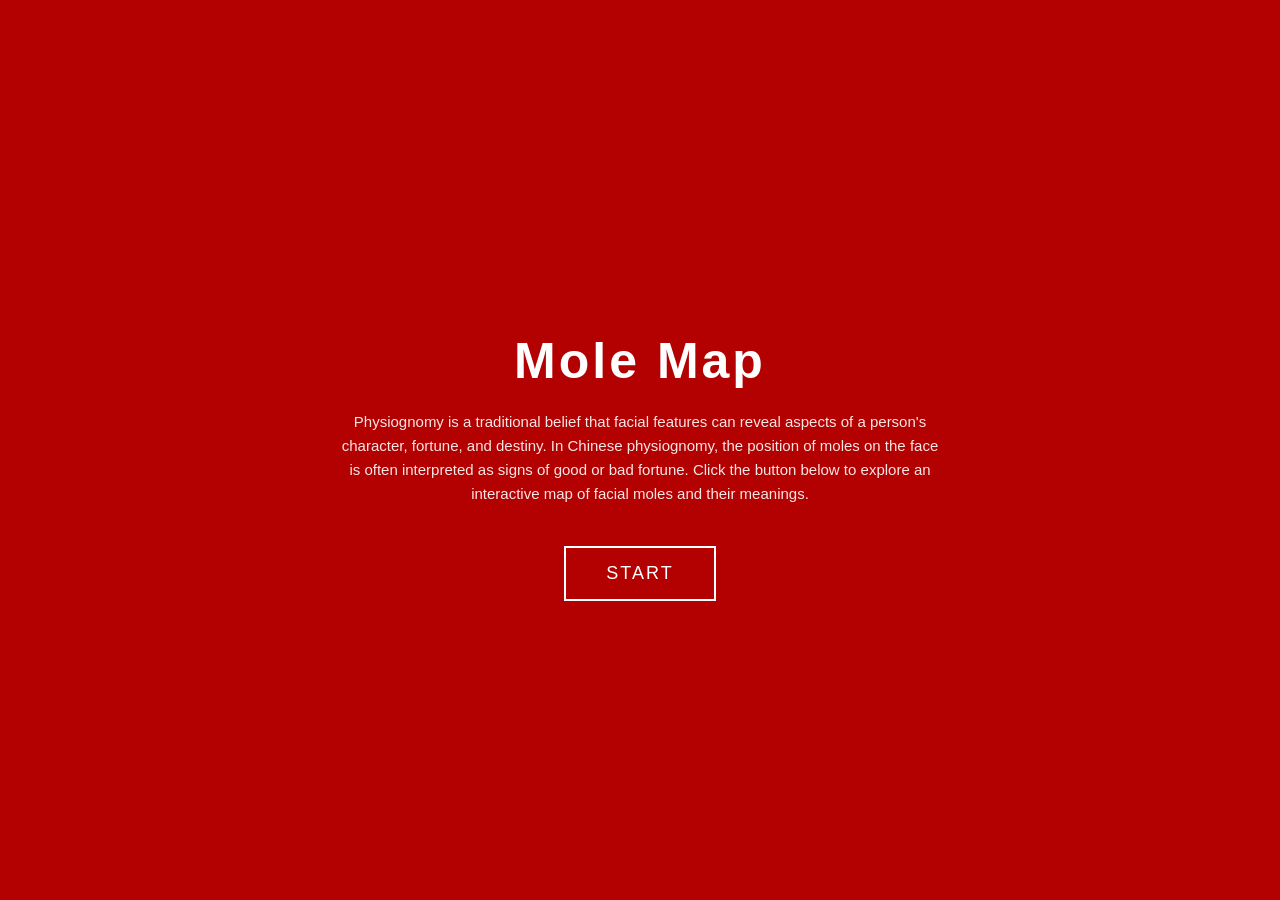
==== home.html @ d90ddf4e "home page" ====
<!DOCTYPE html>
<html lang="en">

<head>
<meta charset="UTF-8">
<title>Mole Map</title>
<link rel="stylesheet" href="home.css">
</head>

<body>

<div class="container">

<h1>Mole Map</h1>

<p class="intro">
Physiognomy is a traditional belief that facial features can reveal aspects of a person's character, fortune, and destiny. 
In Chinese physiognomy, the position of moles on the face is often interpreted as signs of good or bad fortune.
Click the button below to explore an interactive map of facial moles and their meanings.
</p>

<a href="index.html" class="start-btn">START</a>

</div>

</body>

</html>
---- home.css ----
body{
margin:0;
height:100vh;
background:#b30000;
color:white;
font-family:Helvetica, Arial, sans-serif;

display:flex;
justify-content:center;
align-items:center;
text-align:center;
}

.container{
width:600px;
}

h1{
font-size:50px;
letter-spacing:3px;
margin-bottom:20px;
}

.intro{
font-size:15px;
line-height:1.6;
margin-bottom:40px;
opacity:0.9;
}

.start-btn{
display:inline-block;
padding:15px 40px;
font-size:18px;
border:2px solid white;
text-decoration:none;
color:white;
letter-spacing:2px;
transition:0.3s;
}

.start-btn:hover{
background:white;
color:#b30000;
}
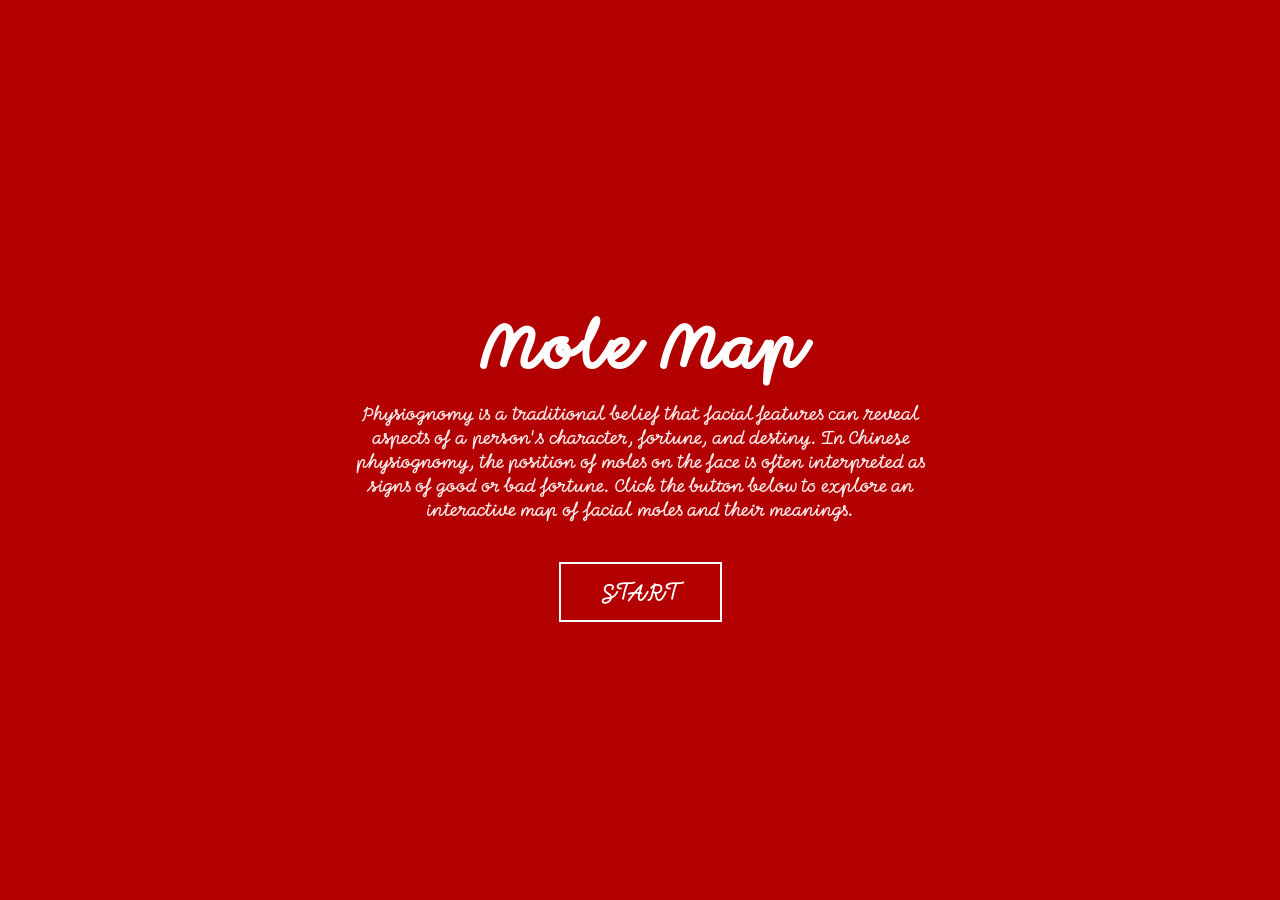
==== commit 4832b55e: "font" ====
--- a/home.html
+++ b/home.html
@@ -2,6 +2,9 @@
 <html lang="en">
 
 <head>
+<link rel="preconnect" href="https://fonts.googleapis.com">
+<link rel="preconnect" href="https://fonts.gstatic.com" crossorigin>
+<link href="https://fonts.googleapis.com/css2?family=Domine:wght@400..700&family=Momo+Signature&display=swap" rel="stylesheet">
 <meta charset="UTF-8">
 <title>Mole Map</title>
 <link rel="stylesheet" href="home.css">
--- a/home.css
+++ b/home.css
@@ -1,9 +1,15 @@
+.momo-signature-regular {
+  font-family: "Momo Signature", cursive;
+  font-weight: 400;
+  font-style: normal;
+}
+
 body{
 margin:0;
 height:100vh;
 background:#b30000;
 color:white;
-font-family:Helvetica, Arial, sans-serif;
+font-family: "Momo Signature", cursive;
 
 display:flex;
 justify-content:center;
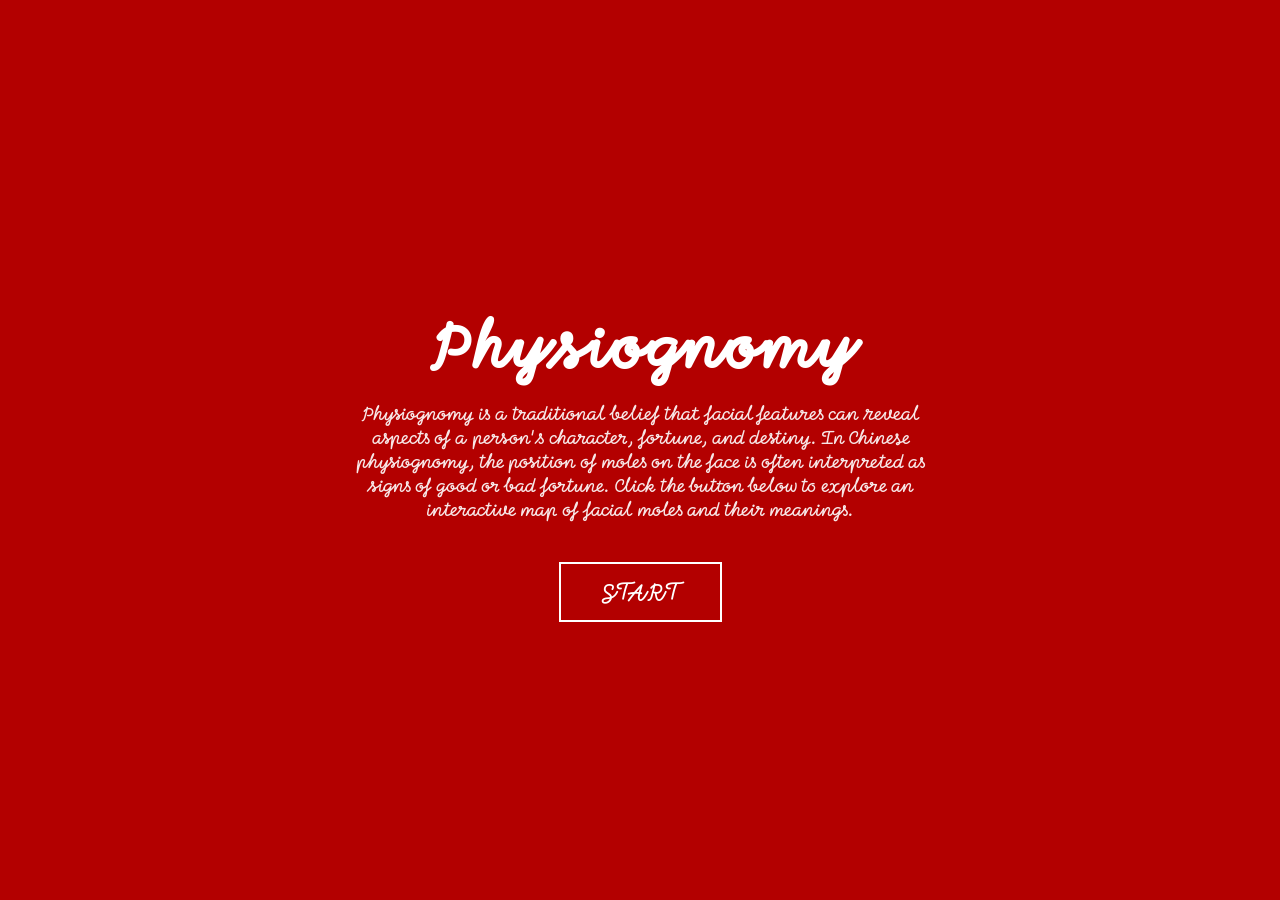
==== commit 6fc3fb6c: "2" ====
--- a/home.html
+++ b/home.html
@@ -6,7 +6,7 @@
 <link rel="preconnect" href="https://fonts.gstatic.com" crossorigin>
 <link href="https://fonts.googleapis.com/css2?family=Domine:wght@400..700&family=Momo+Signature&display=swap" rel="stylesheet">
 <meta charset="UTF-8">
-<title>Mole Map</title>
+<title>Physiognomy</title>
 <link rel="stylesheet" href="home.css">
 </head>
 
@@ -14,7 +14,7 @@
 
 <div class="container">
 
-<h1>Mole Map</h1>
+<h1>Physiognomy</h1>
 
 <p class="intro">
 Physiognomy is a traditional belief that facial features can reveal aspects of a person's character, fortune, and destiny. 
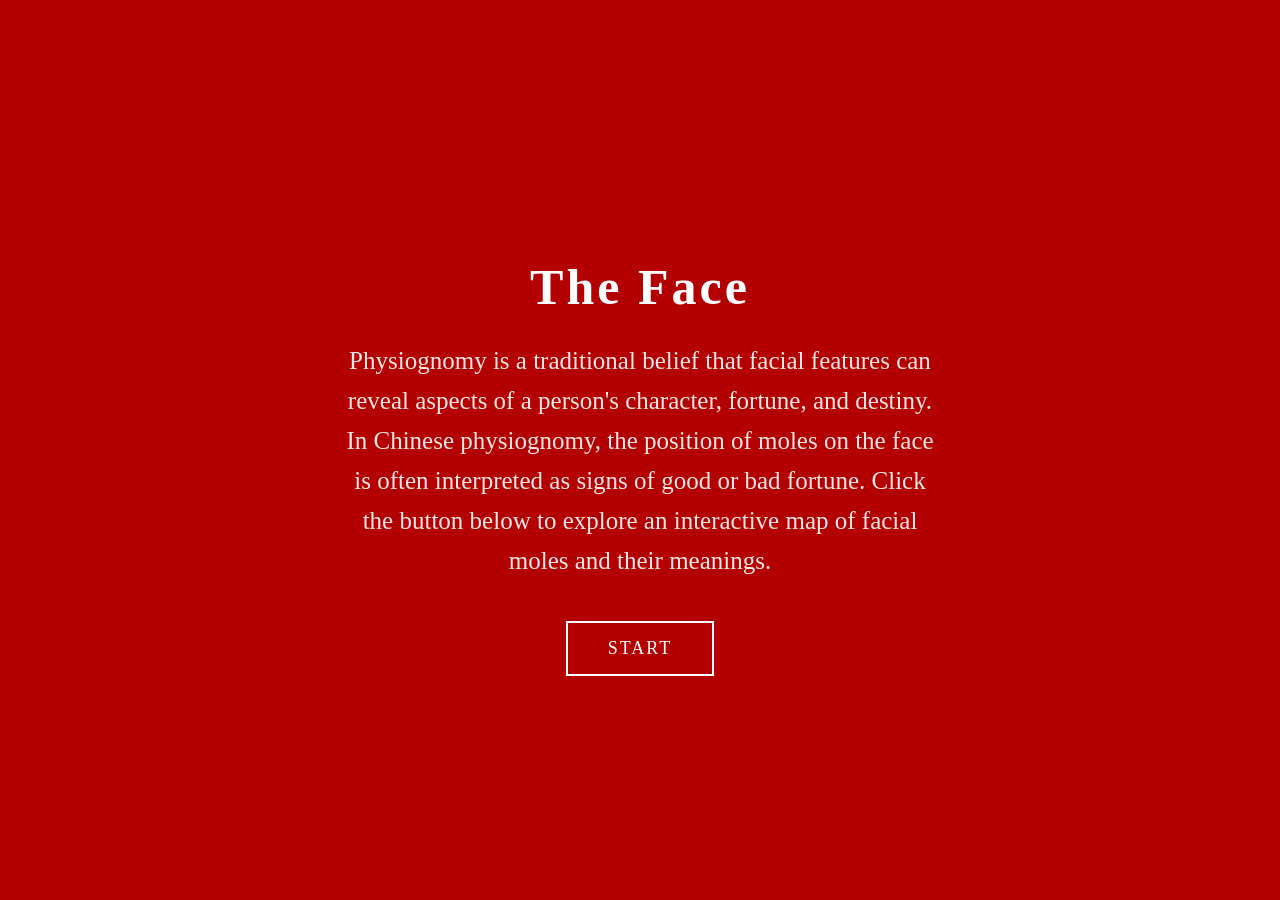
==== commit f0564883: "updates" ====
--- a/home.html
+++ b/home.html
@@ -2,10 +2,6 @@
 <html lang="en">
 
 <head>
-<link rel="preconnect" href="https://fonts.googleapis.com">
-<link rel="preconnect" href="https://fonts.gstatic.com" crossorigin>
-<link href="https://fonts.googleapis.com/css2?family=Domine:wght@400..700&family=Momo+Signature&display=swap" rel="stylesheet">
-<meta charset="UTF-8">
 <title>Physiognomy</title>
 <link rel="stylesheet" href="home.css">
 </head>
@@ -14,7 +10,7 @@
 
 <div class="container">
 
-<h1>Physiognomy</h1>
+<h1>The Face</h1>
 
 <p class="intro">
 Physiognomy is a traditional belief that facial features can reveal aspects of a person's character, fortune, and destiny. 
--- a/home.css
+++ b/home.css
@@ -1,16 +1,9 @@
-.momo-signature-regular {
-  font-family: "Momo Signature", cursive;
-  font-weight: 400;
-  font-style: normal;
-}
-
 body{
 margin:0;
 height:100vh;
 background:#b30000;
 color:white;
-font-family: "Momo Signature", cursive;
-
+font-family: serif;
 display:flex;
 justify-content:center;
 align-items:center;
@@ -28,7 +21,7 @@
 }
 
 .intro{
-font-size:15px;
+font-size:25px;
 line-height:1.6;
 margin-bottom:40px;
 opacity:0.9;
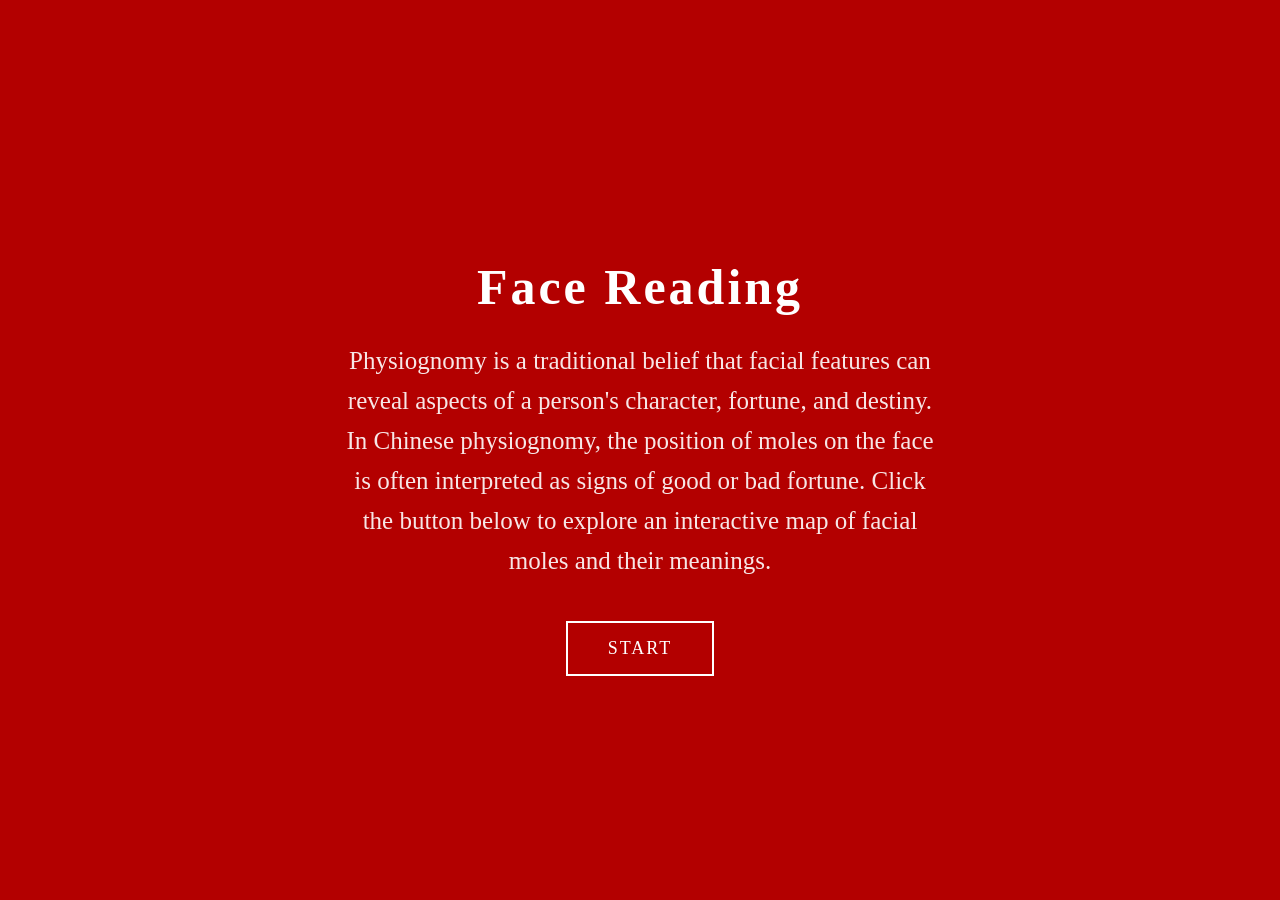
==== commit b537b0eb: "update titles" ====
--- a/home.html
+++ b/home.html
@@ -10,7 +10,7 @@
 
 <div class="container">
 
-<h1>The Face</h1>
+<h1>Face Reading</h1>
 
 <p class="intro">
 Physiognomy is a traditional belief that facial features can reveal aspects of a person's character, fortune, and destiny. 
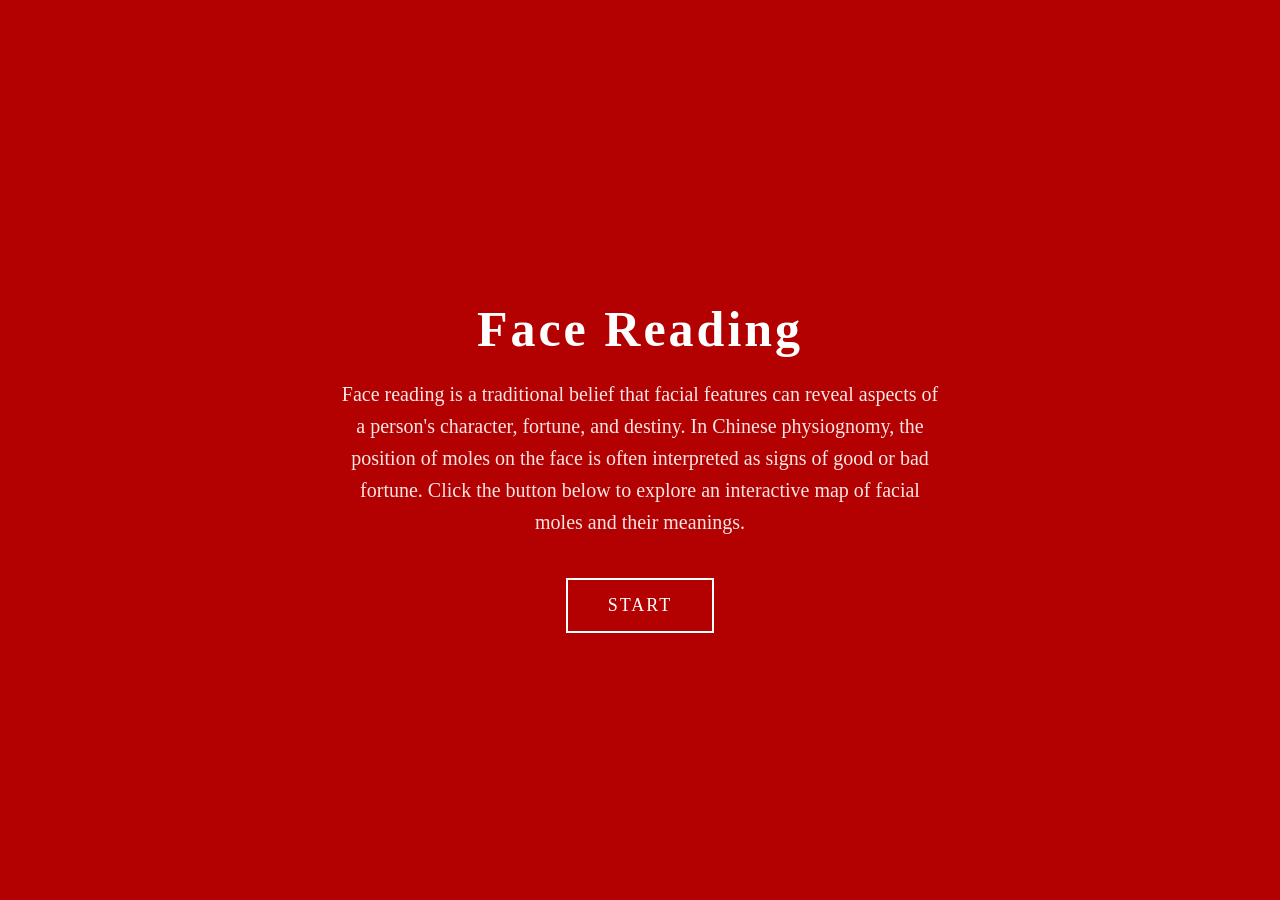
==== commit 157f1073: "updates" ====
--- a/home.html
+++ b/home.html
@@ -13,7 +13,7 @@
 <h1>Face Reading</h1>
 
 <p class="intro">
-Physiognomy is a traditional belief that facial features can reveal aspects of a person's character, fortune, and destiny. 
+Face reading is a traditional belief that facial features can reveal aspects of a person's character, fortune, and destiny. 
 In Chinese physiognomy, the position of moles on the face is often interpreted as signs of good or bad fortune.
 Click the button below to explore an interactive map of facial moles and their meanings.
 </p>
--- a/home.css
+++ b/home.css
@@ -21,7 +21,7 @@
 }
 
 .intro{
-font-size:25px;
+font-size:20px;
 line-height:1.6;
 margin-bottom:40px;
 opacity:0.9;
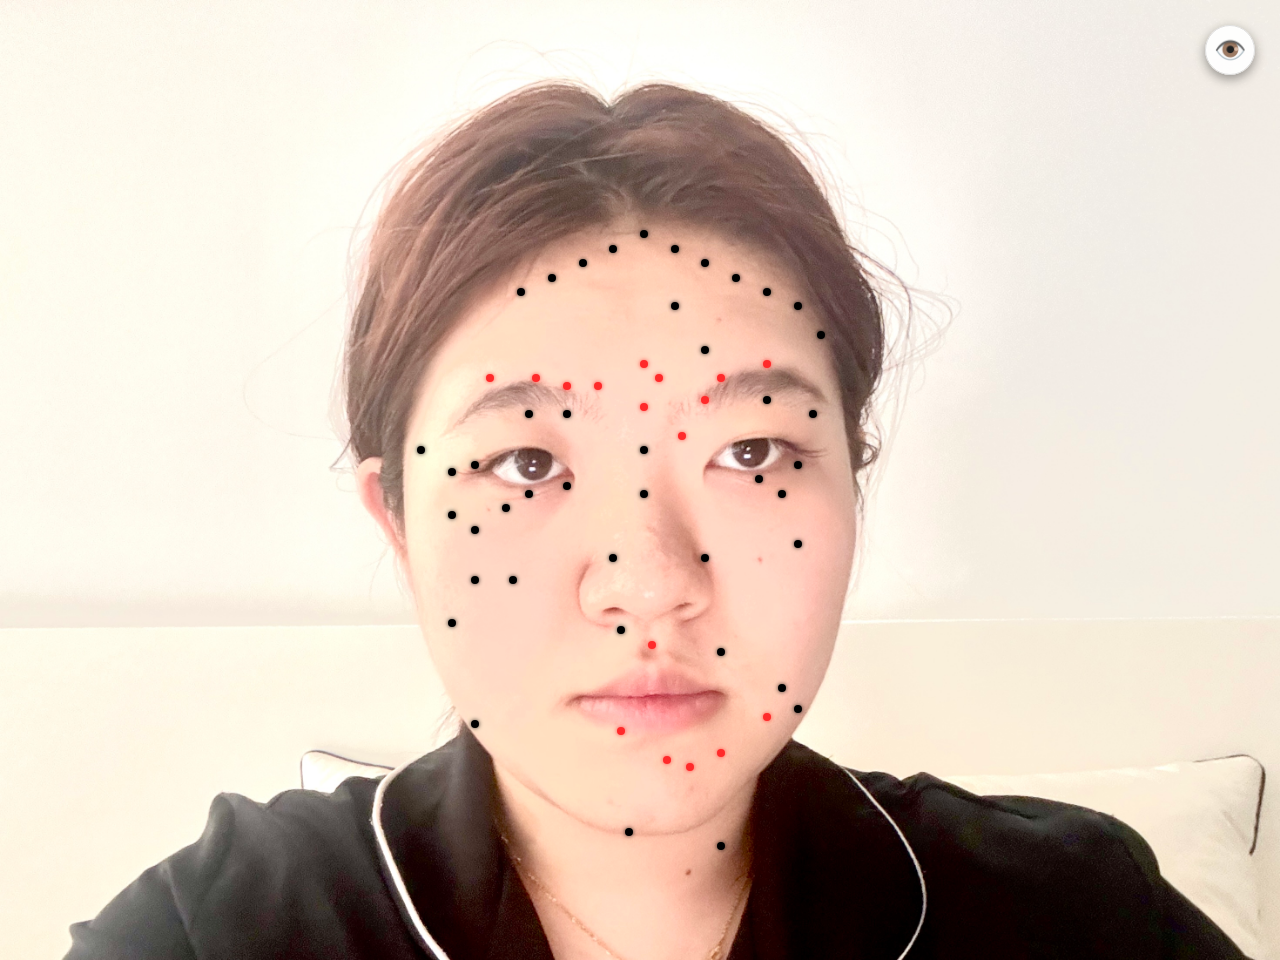
==== commit 570e0c4c: "name" ====
--- a/home.html
+++ b/home.html
@@ -1,27 +1,130 @@
 <!DOCTYPE html>
 <html lang="en">
-
 <head>
-<title>Physiognomy</title>
-<link rel="stylesheet" href="home.css">
+<meta charset="UTF-8">
+<meta name="viewport" content="width=device-width, initial-scale=1.0">
+<title>Facial Mole Reading</title>
+<link rel="stylesheet" href="style.css">
+<link rel="icon" type="image/png" sizes="32x32" href="favicon_io (5)/favicon-16x16.png">
+<link rel="icon" type="image/png" sizes="16x16" href="favicon_io (5)/favicon-16x16.png">
+<link rel="apple-touch-icon" sizes="180x180" href="image/apple-touch-icon.png">
+<link rel="shortcut icon" href="image/favicon.ico">
 </head>
-
 <body>
 
-<div class="container">
+<button class="eye-btn" id="eyeBtn">👁️</button>
 
-<h1>Face Reading</h1>
-
-<p class="intro">
-Face reading is a traditional belief that facial features can reveal aspects of a person's character, fortune, and destiny. 
-In Chinese physiognomy, the position of moles on the face is often interpreted as signs of good or bad fortune.
-Click the button below to explore an interactive map of facial moles and their meanings.
-</p>
-
-<a href="index.html" class="start-btn">START</a>
-
+<div id="infoModal" class="modal">
+    <div class="modal-content">
+        <span class="close-btn" id="closeBtn">&times;</span>
+        <h3 class="legend-title">Notes</h3>
+        
+        <div class="legend-item">
+            <div class="legend-dot dot-good"></div>
+            <span>red - good moles</span>
+        </div>
+        
+        <div class="legend-item">
+            <div class="legend-dot dot-bad"></div>
+            <span>black - bad moles</span>
+        </div>
+    </div>
 </div>
 
+<div class="face">
+    <img src="image/backgroundpicture.jpg" class="face-img" alt="My Face">
+
+    <div class="face-mask">
+        
+        <details class="mole m1 bad"><summary></summary><p>Left Outer Forehead - Harm to Mother (克母)</p></details>
+        <details class="mole m2 bad"><summary></summary><p>Left Mid Forehead - Nine Husbands (九夫)</p></details>
+        <details class="mole m3 bad"><summary></summary><p>Left Inner Forehead - Harm to Mother-in-law (损姑)</p></details>
+        <details class="mole m4 bad"><summary></summary><p>Upper Center Forehead - Harm to Parents (妨父母)</p></details>
+        <details class="mole m5 bad"><summary></summary><p>Center Forehead - Lack of Subordinates (少奴)</p></details>
+        <details class="mole m6 bad"><summary></summary><p>Right Inner Forehead - Remarriage (再嫁)</p></details>
+        <details class="mole m7 bad"><summary></summary><p>Right Mid-Upper Forehead - Death/Loss (克死)</p></details>
+        <details class="mole m8 bad"><summary></summary><p>Right Mid Forehead - Harm to Husband (妨夫)</p></details>
+        <details class="mole m9 bad"><summary></summary><p>Right Lower Forehead - Broken Family (散家)</p></details>
+        <details class="mole m10 bad"><summary></summary><p>Right Outer Forehead - Separation (分手)</p></details>
+        <details class="mole m11 bad"><summary></summary><p>Right Hairline - Promiscuity (淫荡)</p></details>
+        <details class="mole m12 bad"><summary></summary><p>Right Temple - Childbirth Risk/Loneliness (产厄/孤独)</p></details>
+
+        <details class="mole m13 good"><summary></summary><p>Above Left Brow - Great Wealth (巨富)</p></details>
+        <details class="mole m14 good"><summary></summary><p>Left Brow Inner - Wealthy (富人)</p></details>
+        <details class="mole m15 good"><summary></summary><p>Left Eyebrow - Noble Benefactors (贵人)</p></details>
+        <details class="mole m16 good"><summary></summary><p>Below Left Brow - Honor and Wealth (贵禄)</p></details>
+        <details class="mole m17 bad"><summary></summary><p>Left Eye Inner - Lustful (淫)</p></details>
+        <details class="mole m18 bad"><summary></summary><p>Under Left Eye - Harm to Children (杀子)</p></details>
+        <details class="mole m19 bad"><summary></summary><p>Under Left Eye Outer - Short Life (短命)</p></details>
+        <details class="mole m20 bad"><summary></summary><p>Left Eye Outer Edge - Mixed Fortune (多福多灾)</p></details>
+        <details class="mole m21 bad"><summary></summary><p>Left Cheekbone - Financial Loss (破财)</p></details>
+
+        <details class="mole m22 good"><summary></summary><p>Between Brows - Auspicious (吉)</p></details>
+        <details class="mole m23 good"><summary></summary><p>Upper Nose Bridge - Blessing & Fortune (福)</p></details>
+        <details class="mole m24 good"><summary></summary><p>Mid Nose Bridge - Greatly Auspicious (大吉)</p></details>
+        <details class="mole m25 bad"><summary></summary><p>Lower Nose Bridge - Water Hazard (水险)</p></details>
+        <details class="mole m26 bad"><summary></summary><p>Nose Wing - Water Hazard (水险)</p></details>
+        <details class="mole m27 bad"><summary></summary><p>Nose Tip - Knife Hazard (刀厄)</p></details>
+
+        <details class="mole m28 good"><summary></summary><p>Right Brow Inner - Good for Children (宜子)</p></details>
+        <details class="mole m29 good"><summary></summary><p>Above Right Brow - Wealth (财)</p></details>
+        <details class="mole m30 good"><summary></summary><p>Right Eyebrow - Good for Husband (宜夫)</p></details>
+        <details class="mole m31 good"><summary></summary><p>Right Eye Outer - Wealth (富)</p></details>
+        <details class="mole m32 bad"><summary></summary><p>Right Eyebrow Outer - Harm to Husband (损夫)</p></details>
+        <details class="mole m33 bad"><summary></summary><p>Below Right Eye Inner - Harm to Husband (克夫)</p></details>
+        <details class="mole m34 bad"><summary></summary><p>Under Right Eye - Mourning Husband (哭夫)</p></details>
+        <details class="mole m35 bad"><summary></summary><p>Right Eye Outer Edge - Lustful (好色)</p></details>
+        <details class="mole m36 bad"><summary></summary><p>Right Cheekbone - Tears and Sadness (流泪)</p></details>
+        <details class="mole m37 bad"><summary></summary><p>Right Cheek Outer - Harm to Husband (妨夫)</p></details>
+
+        <details class="mole m38 bad"><summary></summary><p>Left Mid Cheek - Few Children (少子)</p></details>
+        <details class="mole m39 bad"><summary></summary><p>Left Lower Cheek - Tears and Sadness (流泪)</p></details>
+        <details class="mole m40 bad"><summary></summary><p>Left Lower Cheek Outer - Water Hazard (水险)</p></details>
+        <details class="mole m41 bad"><summary></summary><p>Left Jawline - Water Hazard (水险)</p></details>
+        <details class="mole m42 bad"><summary></summary><p>Left Outer Cheek - Harm to Husband (克夫)</p></details>
+        <details class="mole m43 bad"><summary></summary><p>Left Lower Outer Cheek - Poverty (贫苦)</p></details>
+        <details class="mole m44 bad"><summary></summary><p>Left Lower Jaw - Elicit Jealousy (妨忌)</p></details>
+        <details class="mole m45 bad"><summary></summary><p>Left Bottom Jaw - Suicide Hazard (自缢)</p></details>
+
+        <details class="mole m46 good"><summary></summary><p>Above Upper Lip - Twins (双生)</p></details>
+        <details class="mole m47 bad"><summary></summary><p>Left Corner of Mouth - Gossip/Arguments (口舌)</p></details>
+        <details class="mole m48 bad"><summary></summary><p>Right Corner of Mouth - Petty People (小人)</p></details>
+        <details class="mole m49 good"><summary></summary><p>Below Lower Lip - fortune and prosperity(福禄)</p></details>
+        <details class="mole m50 good"><summary></summary><p>Center Chin - Smart/Intelligent (聪明)</p></details>
+        <details class="mole m51 good"><summary></summary><p>Lower Chin - Acquiring Wealth (得财)</p></details>
+        <details class="mole m52 good"><summary></summary><p>Bottom Chin - Wealth (富)</p></details>
+
+        <details class="mole m53 bad"><summary></summary><p>Right Mid Cheek - Lowly/Humble (贱)</p></details>
+        <details class="mole m54 bad"><summary></summary><p>Right Lower Cheek - Gossip/Arguments (口舌)</p></details>
+        <details class="mole m55 bad"><summary></summary><p>Right Outer Jaw - Violent Temper (性暴)</p></details>
+        <details class="mole m56 bad"><summary></summary><p>Right Lower Jaw - Unstable Livelihood (三餐不保)</p></details>
+        <details class="mole m57 good"><summary></summary><p>Right Chin - Prospering Husband (旺夫)</p></details>
+        <details class="mole m58 bad"><summary></summary><p>Right Bottom Jaw - Hardship (辛酸)</p></details>
+        <details class="mole m59 bad"><summary></summary><p>Center Bottom Chin - Harm to Husband (杀夫)</p></details>
+        <details class="mole m60 bad"><summary></summary><p>Left Bottom Chin - Romantic Disaster (桃花劫)</p></details>
+
+    </div> 
+
+<script>
+    const modal = document.getElementById("infoModal");
+    const eyeBtn = document.getElementById("eyeBtn");
+    const closeBtn = document.getElementById("closeBtn");
+
+   
+    eyeBtn.onclick = function() {
+        modal.style.display = "block";
+    }
+
+    closeBtn.onclick = function() {
+        modal.style.display = "none";
+    }
+
+    window.onclick = function(event) {
+        if (event.target == modal) {
+            modal.style.display = "none";
+        }
+    }
+</script>
+
 </body>
-
 </html>
--- a/style.css
+++ b/style.css
@@ -0,0 +1,258 @@
+body {
+    margin: 0;
+    background: #111;
+    overflow-x: hidden; 
+}
+
+.momo-signature-regular {
+  font-family: "Momo Signature", cursive;
+  font-weight: 400;
+  font-style: normal;
+}
+
+
+.good summary {
+    background: #ff2a2a; 
+    box-shadow: 0 0 4px rgba(255, 42, 42, 0.8);
+}
+
+.bad summary {
+    background: #000000; 
+    box-shadow: 0 0 4px rgba(0, 0, 0, 0.8);
+}
+
+.face {
+    position: relative;
+    width: 100vw; 
+    max-width: 100%;
+    margin: 0 auto;
+    line-height: 0;
+}
+
+.face-img {
+    width: 100%;
+    height: auto;
+    display: block;
+}
+
+/* 核心改动：隐形面部对齐框 */
+.face-mask {
+    position: absolute;
+    top: 15%;      
+    left: 20%;     
+    width: 60%;   
+    height: 75%;   
+}
+
+.mole {
+    position: absolute;
+    z-index: 10;
+}
+
+.mole summary {
+    width: 8px; 
+    height: 8px;
+    border-radius: 50%;
+    cursor: pointer;
+    list-style: none;
+    transition: transform 0.2s ease;
+    outline: none;
+}
+
+summary::-webkit-details-marker {
+    display: none;
+}
+
+.mole summary:hover {
+    transform: scale(2.5);
+}
+
+.mole p {
+    position: absolute;
+    top: 15px;
+    left: 15px;
+    width: max-content;
+    background: rgba(255, 255, 255, 0.95);
+    padding: 6px 10px;
+    font-size: 14px;
+    line-height: 1.4;
+    border-radius: 4px;
+    color: #000;
+    font-weight: bold;
+    pointer-events: none;
+    box-shadow: 2px 2px 10px rgba(0,0,0,0.4);
+    z-index: 20;
+    opacity: 0;
+    visibility: hidden;
+    transition: opacity 0.2s;
+}
+
+.mole:hover p, .mole[open] p {
+    opacity: 1;
+    visibility: visible;
+}
+
+/* 边缘防遮挡处理 */
+.m8 p, .m10 p, .m11 p, .m12 p, 
+.m28 p, .m29 p, .m30 p, .m31 p, .m32 p, .m33 p, .m34 p, .m35 p, .m36 p, .m37 p, 
+.m48 p, .m53 p, .m54 p, .m55 p, .m56 p, .m57 p, .m58 p {
+    left: auto;
+    right: 15px;
+}
+
+.m41 p, .m45 p, .m49 p, .m50 p, .m51 p, .m52 p, 
+.m55 p, .m56 p, .m57 p, .m58 p, .m59 p, .m60 p {
+    top: auto;
+    bottom: 15px;
+}
+
+.m1  { top: 20%; left: 34%; }
+.m2  { top: 18%; left: 38%; }
+.m3  { top: 16%; left: 42%; }
+.m4  { top: 14%; left: 46%; }
+.m5  { top: 12%; left: 50%; }
+.m6  { top: 14%; left: 54%; }
+.m7  { top: 16%; left: 58%; }
+.m8  { top: 18%; left: 62%; }
+.m9  { top: 22%; left: 54%; }
+.m10 { top: 20%; left: 66%; }
+.m11 { top: 22%; left: 70%; }
+.m12 { top: 26%; left: 73%; }
+.m13 { top: 33%; left: 40%; }
+.m14 { top: 32%; left: 36%; }
+.m15 { top: 32%; left: 30%; }
+.m16 { top: 33%; left: 44%; }
+.m17 { top: 37%; left: 40%; }
+.m18 { top: 37%; left: 35%; }
+.m19 { top: 44%; left: 28%; }
+.m20 { top: 42%; left: 21%; }
+.m21 { top: 45%; left: 25%; }
+.m22 { top: 30%; left: 50%; }
+.m23 { top: 32%; left: 52%; }
+.m24 { top: 36%; left: 50%; }
+.m25 { top: 42%; left: 50%; }
+.m26 { top: 48%; left: 50%; }
+.m27 { top: 57%; left: 46%; }
+.m28 { top: 32%; left: 60%; }
+.m29 { top: 30%; left: 66%; }
+.m30 { top: 40%; left: 55%; }
+.m31 { top: 35%; left: 58%; }
+.m32 { top: 35%; left: 66%; }
+.m33 { top: 28%; left: 58%; }
+.m34 { top: 46%; left: 65%; }
+.m35 { top: 44%; left: 70%; }
+.m36 { top: 48%; left: 68%; }
+.m37 { top: 37%; left: 72%; }
+.m38 { top: 48%; left: 35%; }
+.m39 { top: 50%; left: 32%; }
+.m40 { top: 47%; left: 40%; }
+.m41 { top: 60%; left: 33%; }
+.m42 { top: 53%; left: 28%; }
+.m43 { top: 51%; left: 25%; }
+.m44 { top: 60%; left: 28%; }
+.m45 { top: 66%; left: 25%; }
+.m46 { top: 69%; left: 51%; }
+.m47 { top: 67%; left: 47%; }
+.m48 { top: 70%; left: 60%; }
+.m49 { top: 79%; left: 66%; }
+.m50 { top: 81%; left: 47%; }
+.m51 { top: 85%; left: 53%; }
+.m52 { top: 86%; left: 56%; }
+.m53 { top: 57%; left: 58%; }
+.m54 { top: 55%; left: 70%; }
+.m55 { top: 78%; left: 70%; }
+.m56 { top: 75%; left: 68%; }
+.m57 { top: 84%; left: 60%; }
+.m58 { top: 97%; left: 60%; }
+.m59 { top: 95%; left: 48%; }
+.m60 { top: 80%; left: 28%; }
+
+.eye-btn {
+    position: fixed;
+    top: 25px;
+    right: 25px;
+    background: rgba(255, 255, 255, 0.9);
+    border: 1px solid #ddd;
+    border-radius: 50%;
+    width: 50px;
+    height: 50px;
+    font-size: 26px;
+    cursor: pointer;
+    z-index: 9999;
+    box-shadow: 0 4px 12px rgba(0,0,0,0.4);
+    display: flex;
+    align-items: center;
+    justify-content: center;
+    transition: transform 0.2s, background 0.2s;
+}
+
+.eye-btn:hover {
+    transform: scale(1.1);
+    background: #fff;
+    
+}
+
+.modal {
+    display: none; 
+    position: fixed; 
+    z-index: 10000; 
+    left: 0;
+    top: 0;
+    width: 100%;
+    height: 100%;
+    background-color: rgba(0,0,0,0.6); 
+    backdrop-filter: blur(3px);
+}
+
+.modal-content {
+    background-color: #fff;
+    margin: 20% auto; 
+    padding: 25px;
+    width: 80%; 
+    max-width: 320px; 
+    border-radius: 12px;
+    position: relative;
+    box-shadow: 0 4px 20px rgba(0,0,0,0.3);
+}
+
+.close-btn {
+    color: #888;
+    position: absolute;
+    top: 10px;
+    right: 15px;
+    font-size: 24px;
+    font-weight: bold;
+    cursor: pointer;
+}
+
+.close-btn:hover {
+    color: #000;
+}
+
+.legend-title {
+    margin-top: 0;
+    margin-bottom: 20px;
+    color: #333;
+    font-size: 18px;
+}
+
+.legend-item {
+    display: flex;
+    align-items: center;
+    margin-bottom: 12px;
+    font-size: 16px;
+    color: #333;
+    font-weight: bold;
+}
+
+.legend-dot {
+    width: 14px;
+    height: 14px;
+    border-radius: 50%;
+    margin-right: 12px;
+}
+
+.dot-good { background: #ff2a2a; box-shadow: 0 0 4px rgba(255, 42, 42, 0.8); }
+.dot-bad { background: #000000; box-shadow: 0 0 4px rgba(0, 0, 0, 0.8); }
+
+
